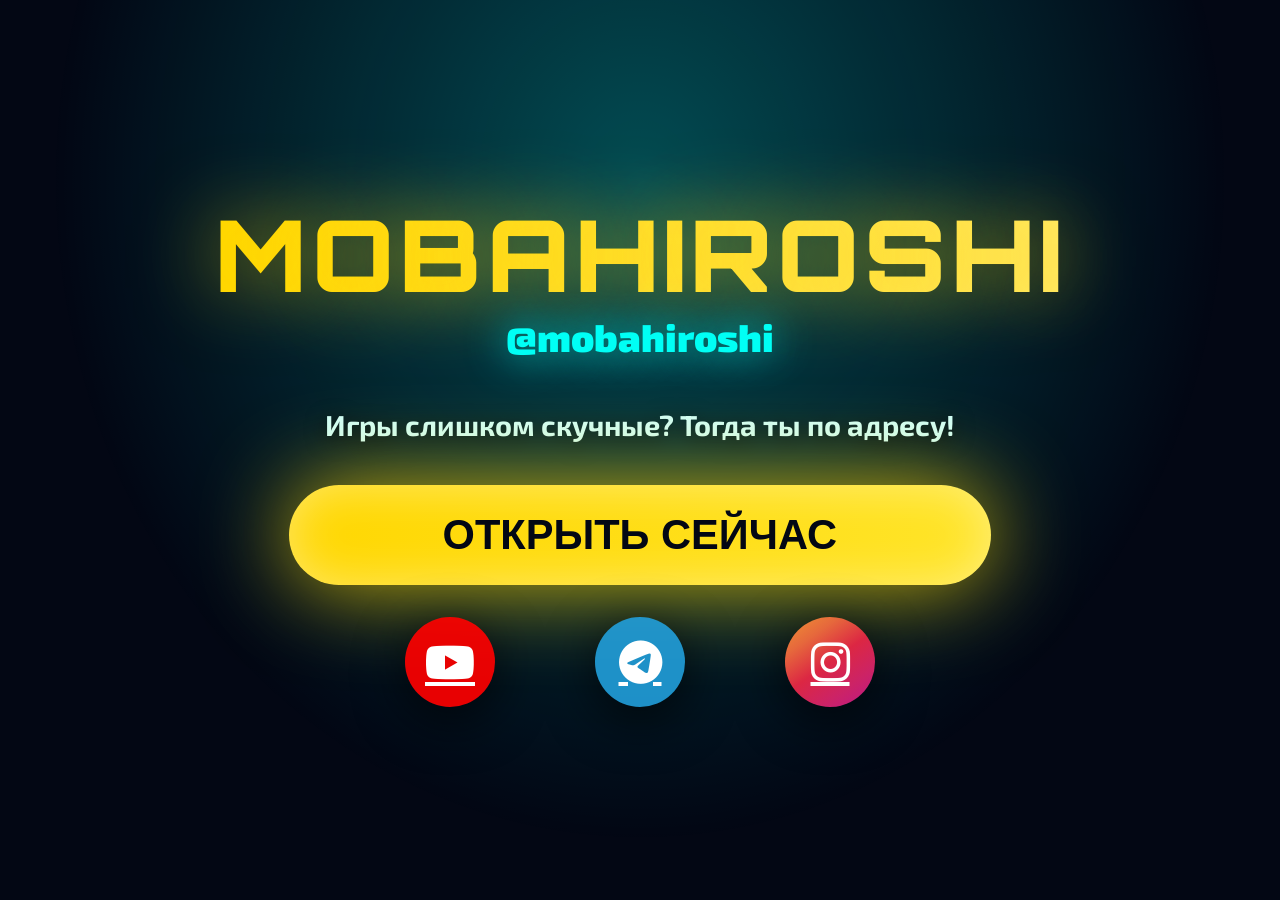
==== index.html @ 129ebbd6 "Add files via upload" ====
<!DOCTYPE html>
<html lang="ru">
<head>
  <meta charset="UTF-8" />
  <meta name="viewport" content="width=device-width, initial-scale=1.0"/>
  <meta name="description" content="MOBAHIROSHI — где каждый кейс может изменить всё. Легендарки ждут только тебя."/>
  <title>MOBAHIROSHI</title>

  <link rel="icon" href="assets/favicon.ico" type="image/x-icon">

  <link rel="preconnect" href="https://fonts.googleapis.com">
  <link rel="preconnect" href="https://fonts.gstatic.com" crossorigin>
  <link href="https://fonts.googleapis.com/css2?family=Orbitron:wght@900&family=Exo+2:wght@900&display=swap" rel="stylesheet"/>
  <link rel="stylesheet" href="https://cdnjs.cloudflare.com/ajax/libs/font-awesome/6.5.0/css/all.min.css"/>

  <style>
    :root {
      --neon-cyan: #00fff5;
      --gold: #ffd700;
      --deep-dark: #030714;
      --text-glow: #e0ffff;
      --shadow-neon: rgba(0, 255, 245, 0.8);
    }

    * { margin:0; padding:0; box-sizing:border-box; }

    body {
      min-height: 100dvh;
      margin: 0;
      overflow-x: hidden;
      color: var(--text-glow);
      font-family: 'Exo 2', sans-serif;
      position: relative;
      background: var(--deep-dark);
      opacity: 0;
      transition: opacity 0.8s ease;
    }

    body.loaded {
      opacity: 1;
    }

    /* Видео-фон с искрами */
    #bg-particles {
      position: fixed;
      inset: 0;
      width: 100%;
      height: 100%;
      object-fit: cover;
      object-position: center bottom;
      opacity: 0.18;
      z-index: -10;
      pointer-events: none;
      transform: scale(1.1);
    }

    .bg-glow {
      position: fixed;
      inset: 0;
      background: radial-gradient(ellipse at 50% 20%, rgba(0,255,245,0.28) 0%, transparent 65%);
      pointer-events: none;
      z-index: -5;
    }

    .container {
      position: relative;
      z-index: 10;
      min-height: 100dvh;
      display: flex;
      flex-direction: column;
      align-items: center;
      justify-content: center;
      padding: 1rem;
      text-align: center;
    }

    .heroes {
      position: absolute;
      inset: 0;
      pointer-events: none;
      z-index: 15;
      perspective: 1000px;
    }

    .hero {
      position: absolute;
      bottom: 0;
      width: clamp(320px, 45vw, 580px);        /* ← БОЛЬШЕ, было 220–420 */
      height: auto;
      object-fit: contain;
      filter: drop-shadow(0 80px 180px var(--shadow-neon)) brightness(1.35);
      opacity: 0;
      transform: translateY(80px);
      transition: transform 0.4s ease-out;
      animation: hero-reveal 2.2s cubic-bezier(0.16,1,0.3,1) forwards;
      pointer-events: none;
    }
.hero video {
  width: 100%;
  height: auto;
  object-fit: contain;
  background: transparent !important;

  mix-blend-mode: multiply;                /* вместо screen — иногда лучше для очень яркого зелёного */                 /* основной режим для удаления яркого зелёного */

  filter:
    hue-rotate(200deg)                       /* точный поворот для #00FF00 → становится почти чёрным */
    saturate(0.01)                           /* максимально убираем цвет */
    brightness(1.55)                         /* герой становится ярче после удаления фона */
    contrast(1.45)
    sepia(0.05)                              /* убирает остаточный зелёный оттенок */
    drop-shadow(0 0 15px rgba(255,215,0,0.6)); /* добавляет glow вокруг героя */
}
    /* Ближе к центру */
    .hero-left  { left: -2%; animation-delay: 0.3s; }   /* ← было -8%, теперь ближе */
    .hero-right { right: -2%; animation-delay: 0.7s; }  /* ← было -8%, теперь ближе */

    @keyframes hero-reveal {
      to { opacity: 0.98; transform: translateY(0); }
    }

    .title {
      font-family: 'Orbitron', sans-serif;
      font-size: clamp(3.2rem, 9.5vw, 6.2rem);
      font-weight: 900;
      letter-spacing: 5px;
      background: linear-gradient(90deg, var(--gold), #fffacd, var(--gold));
      background-size: 400%;
      -webkit-background-clip: text;
      background-clip: text;
      -webkit-text-fill-color: transparent;
      text-shadow: 0 0 80px rgba(255,215,0,0.7);
      margin: 0.2em 0 0.1em;
      line-height: 0.85;
      opacity: 0;
      transform: translateY(40px);
      animation: reveal-text 1.8s ease-out forwards 0.5s, shine 12s linear infinite;
    }

    @keyframes reveal-text {
      to { opacity: 1; transform: translateY(0); }
    }

    @keyframes shine {
      0%   { background-position: 0% 50%; }
      100% { background-position: 400% 50%; }
    }

    .nickname {
      font-size: clamp(1.6rem, 5vw, 2.4rem);
      font-weight: 900;
      color: var(--neon-cyan);
      text-shadow: 0 0 40px var(--shadow-neon);
      margin: 0.2em 0 1.2em;
      opacity: 0;
      animation: reveal-text 1.4s ease-out forwards 1s;
    }

    .tagline {
      font-size: clamp(1.3rem, 4vw, 1.8rem);
      max-width: 780px;
      font-weight: 700;
      color: #d0fffc;
      text-shadow: 0 4px 20px #000c;
      margin: 0 auto 2.5rem;
      line-height: 1.35;
      opacity: 0;
      animation: reveal-text 1.4s ease-out forwards 1.3s;
    }

    .start-btn {
      padding: clamp(18px, 4.5vw, 26px) clamp(70px, 12vw, 160px);
      font-size: clamp(1.7rem, 5.5vw, 2.6rem);
      font-weight: 900;
      color: #030714;
      background: linear-gradient(90deg, var(--gold), #ffeb3b, var(--gold));
      background-size: 300% 100%;
      border: none;
      border-radius: 999px;
      cursor: pointer;
      box-shadow: 0 0 90px rgba(255,215,0,0.8), inset 0 0 50px rgba(255,255,255,0.4);
      transition: all 0.5s cubic-bezier(0.175, 0.885, 0.32, 1.275);
      opacity: 0;
      transform: scale(0.85);
      animation: reveal-btn 1.6s cubic-bezier(0.34,1.56,0.64,1) forwards 1.6s, pulse-glow 4s ease-in-out infinite 2.5s;
    }

    .start-btn:hover {
      transform: translateY(-16px) scale(1.08);
      box-shadow: 0 0 180px rgba(255,215,0,1);
      background-position: 100% 0;
    }

    @keyframes reveal-btn {
      to { opacity: 1; transform: scale(1); }
    }

    @keyframes pulse-glow {
      0%,100% { box-shadow: 0 0 90px rgba(255,215,0,0.8); }
      50%     { box-shadow: 0 0 160px rgba(255,215,0,1); }
    }

    .social-bar {
      display: flex;
      gap: clamp(50px, 10vw, 100px);
      margin-top: 2rem;
      opacity: 0;
      animation: reveal-text 1.2s ease-out forwards 2.2s;
    }

    .social-icon {
      width: clamp(70px, 10vw, 90px);
      height: clamp(70px, 10vw, 90px);
      border-radius: 50%;
      display: grid;
      place-items: center;
      font-size: clamp(2rem, 5vw, 2.8rem);
      color: white;
      transition: all 0.5s ease;
      box-shadow: 0 12px 50px rgba(0,0,0,0.7);
    }

    .social-icon:hover {
      transform: translateY(-16px) scale(1.25) rotate(10deg);
      box-shadow: 0 30px 100px var(--shadow-neon);
    }

    .youtube   { background: #ff0000e8; }
    .telegram  { background: #229ed9e8; }
    .instagram { background: linear-gradient(145deg, #f09433, #e6683c, #dc2743, #cc2366, #bc1888); }

    @media (max-width: 768px) {
      .hero { width: clamp(200px, 45vw, 380px); bottom: -5%; opacity: 0.75; }
      .hero-left  { left: 0%; }
      .hero-right { right: 0%; }
      .title { font-size: clamp(2.8rem, 14vw, 5.2rem); }
      .tagline { font-size: 1.4rem; }
      .start-btn { padding: 16px 90px; font-size: 2rem; }
    }

    @media (max-width: 480px) {
      .start-btn { padding: 14px 70px; font-size: 1.8rem; }
    }
  </style>
</head>
<body>

<!-- Видео-фон с искрами -->
<video id="bg-particles" autoplay loop muted playsinline>
  <source src="assets/videos/fire-sparks.mp4" type="video/mp4">
</video>

<div class="bg-glow"></div>

<div class="heroes">
  <!-- Левый герой — видео вместо png -->
  <video class="hero hero-left" autoplay loop muted playsinline>
    <source src="assets/videos/hero1.mp4" type="video/mp4">
  </video>

  <!-- Правый герой — видео вместо png -->
  <video class="hero hero-right" autoplay loop muted playsinline>
    <source src="assets/videos/hero2.mp4" type="video/mp4">
  </video>
</div>

<div class="container">
  <h1 class="title">MOBAHIROSHI</h1>
  <div class="nickname">@mobahiroshi</div>
  <p class="tagline">Игры слишком скучные? Тогда ты по адресу!</p>

  <button class="start-btn" onclick="location.href='cases.html'">
    ОТКРЫТЬ СЕЙЧАС
  </button>

  <div class="social-bar">
    <a href="#" class="social-icon youtube" target="_blank"><i class="fab fa-youtube"></i></a>
    <a href="#" class="social-icon telegram" target="_blank"><i class="fab fa-telegram-plane"></i></a>
    <a href="#" class="social-icon instagram" target="_blank"><i class="fab fa-instagram"></i></a>
  </div>
</div>

<!-- Фоновый звук -->
<audio id="bg-audio" loop>
  <source src="https://assets.mixkit.co/sfx/preview/mixkit-epic-cinematic-trailer-104.mp3" type="audio/mpeg">
  Ваш браузер не поддерживает аудио.
</audio>

<script>
  // Звук
  const audio = document.getElementById('bg-audio');
  audio.volume = 0.2;

  // Parallax на героях (только десктоп)
  if (window.innerWidth > 768) {
    document.addEventListener('mousemove', (e) => {
      const x = (window.innerWidth / 2 - e.clientX) / 60;  // чуть меньше смещение
      const y = (window.innerHeight / 2 - e.clientY) / 60;
      document.querySelector('.hero-left').style.transform = `translate(${x}px, ${y}px) translateY(0)`;
      document.querySelector('.hero-right').style.transform = `translate(${-x}px, ${-y}px) translateY(0)`;
    });
  }

  // Принудительно показываем страницу
  document.body.classList.add('loaded');

  // Запуск видео по клику (на мобильных часто нужно)
  document.addEventListener('click', () => {
    document.querySelectorAll('video').forEach(vid => {
      if (vid.paused) vid.play().catch(() => {});
    });
  }, { once: true });
</script>

</body>
</html>
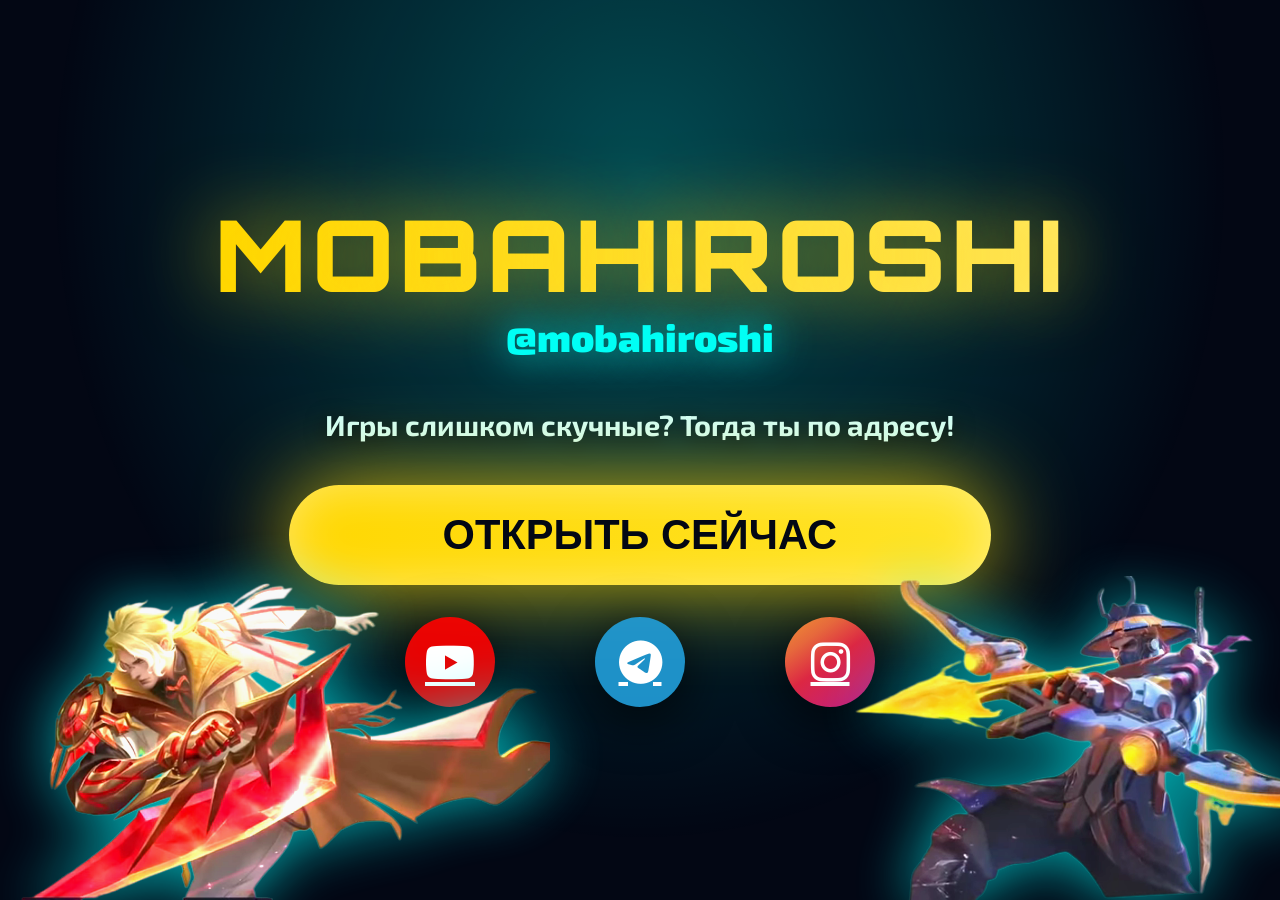
==== commit c38d6217: "update.html" ====
--- a/index.html
+++ b/index.html
@@ -52,6 +52,7 @@
       z-index: -10;
       pointer-events: none;
       transform: scale(1.1);
+      animation: bgZoom 20s ease-in-out infinite alternate; 
     }
 
     .bg-glow {
@@ -88,12 +89,15 @@
       width: clamp(320px, 45vw, 580px);        /* ← БОЛЬШЕ, было 220–420 */
       height: auto;
       object-fit: contain;
-      filter: drop-shadow(0 80px 180px var(--shadow-neon)) brightness(1.35);
+      filter:
+      drop-shadow(0 0 30px rgba(0,255,245,0.7))
+      brightness(1.3);
       opacity: 0;
       transform: translateY(80px);
       transition: transform 0.4s ease-out;
       animation: hero-reveal 2.2s cubic-bezier(0.16,1,0.3,1) forwards;
       pointer-events: none;
+      
     }
 .hero video {
   width: 100%;
@@ -228,19 +232,75 @@
     .youtube   { background: #ff0000e8; }
     .telegram  { background: #229ed9e8; }
     .instagram { background: linear-gradient(145deg, #f09433, #e6683c, #dc2743, #cc2366, #bc1888); }
-
-    @media (max-width: 768px) {
-      .hero { width: clamp(200px, 45vw, 380px); bottom: -5%; opacity: 0.75; }
-      .hero-left  { left: 0%; }
-      .hero-right { right: 0%; }
-      .title { font-size: clamp(2.8rem, 14vw, 5.2rem); }
-      .tagline { font-size: 1.4rem; }
-      .start-btn { padding: 16px 90px; font-size: 2rem; }
-    }
-
-    @media (max-width: 480px) {
-      .start-btn { padding: 14px 70px; font-size: 1.8rem; }
-    }
+/* ===== MOBILE ULTRA VERSION ===== */
+
+@media (max-width: 768px) {
+
+  .container{
+    padding-top: 80px;
+  }
+
+  .hero{
+    width: clamp(170px, 42vw, 300px);
+    bottom:-10%;
+    opacity:0.85;
+    filter: drop-shadow(0 40px 120px rgba(0,255,245,0.7)) brightness(1.25);
+  }
+
+  .hero-left{
+    left:-8%;
+  }
+
+  .hero-right{
+    right:-8%;
+  }
+
+  .title{
+    font-size: clamp(2.8rem, 13vw, 4.8rem);
+    letter-spacing:3px;
+    margin-bottom:6px;
+  }
+
+  .nickname{
+    font-size: clamp(1.3rem,5vw,2rem);
+    margin-bottom:18px;
+  }
+
+  .tagline{
+    font-size:1.25rem;
+    max-width:90%;
+    line-height:1.4;
+    margin-bottom:35px;
+  }
+
+  .start-btn{
+    padding:18px 70px;
+    font-size:1.9rem;
+    border-radius:999px;
+    box-shadow:
+      0 0 80px rgba(255,215,0,0.9),
+      inset 0 0 30px rgba(255,255,255,0.5);
+  }
+
+  .start-btn:hover{
+    transform:scale(1.05);
+  }
+
+  .social-bar{
+    gap:40px;
+    margin-top:30px;
+  }
+
+  .social-icon{
+    width:64px;
+    height:64px;
+    font-size:1.9rem;
+  }
+    }
+    @keyframes bgZoom{
+  from{transform:scale(1.05)}
+  to{transform:scale(1.15)}
+}
   </style>
 </head>
 <body>
@@ -310,6 +370,11 @@
       if (vid.paused) vid.play().catch(() => {});
     });
   }, { once: true });
+  document.querySelector('.start-btn').addEventListener('click',()=>{
+  if(navigator.vibrate){
+    navigator.vibrate(40)
+  }
+})
 </script>
 
 </body>
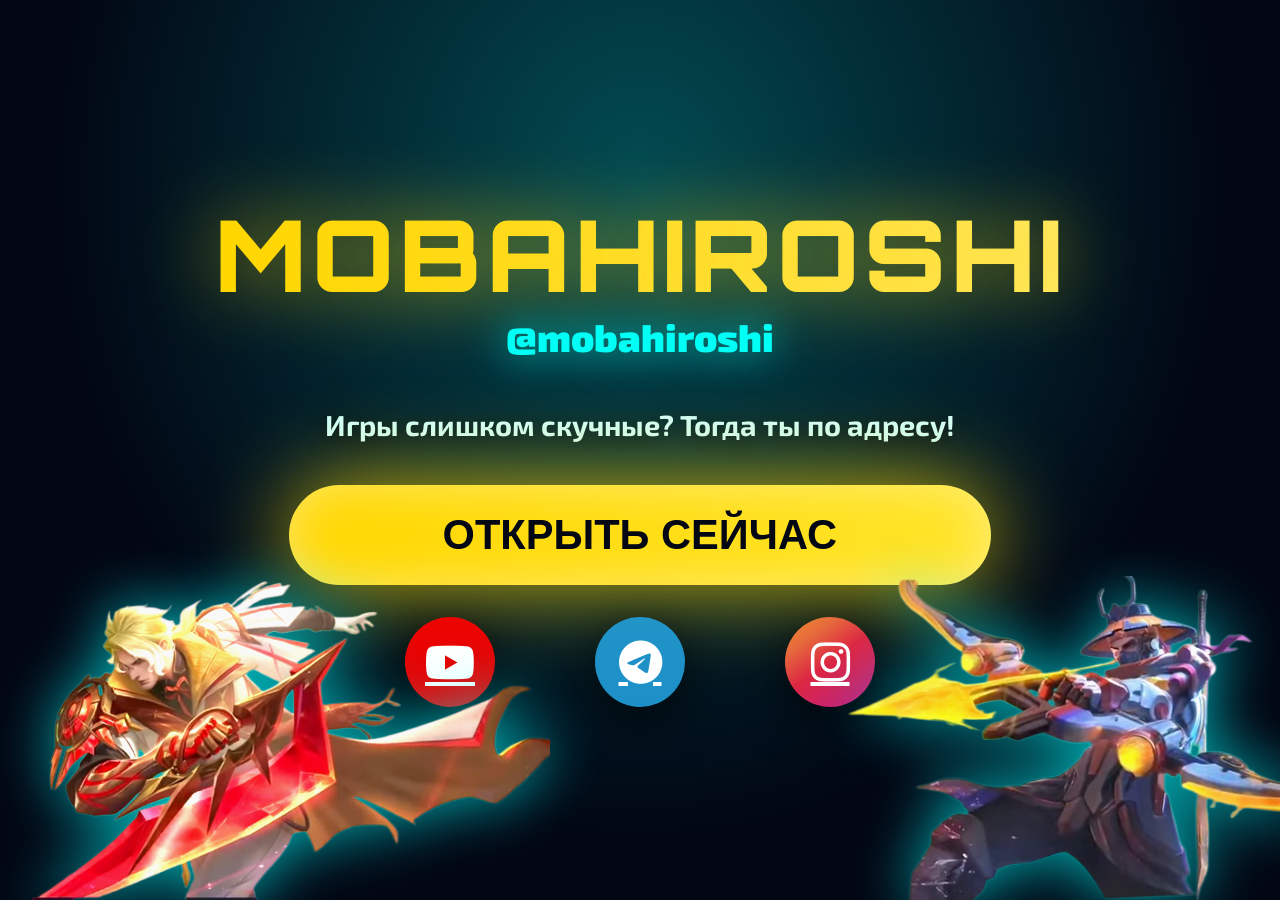
==== commit 1e3aadf7: "yes" ====
--- a/index.html
+++ b/index.html
@@ -329,7 +329,7 @@
   <div class="nickname">@mobahiroshi</div>
   <p class="tagline">Игры слишком скучные? Тогда ты по адресу!</p>
 
-  <button class="start-btn" onclick="location.href='cases.html'">
+  <button class="start-btn" onclick="location.href='linkforall.html'">
     ОТКРЫТЬ СЕЙЧАС
   </button>
 
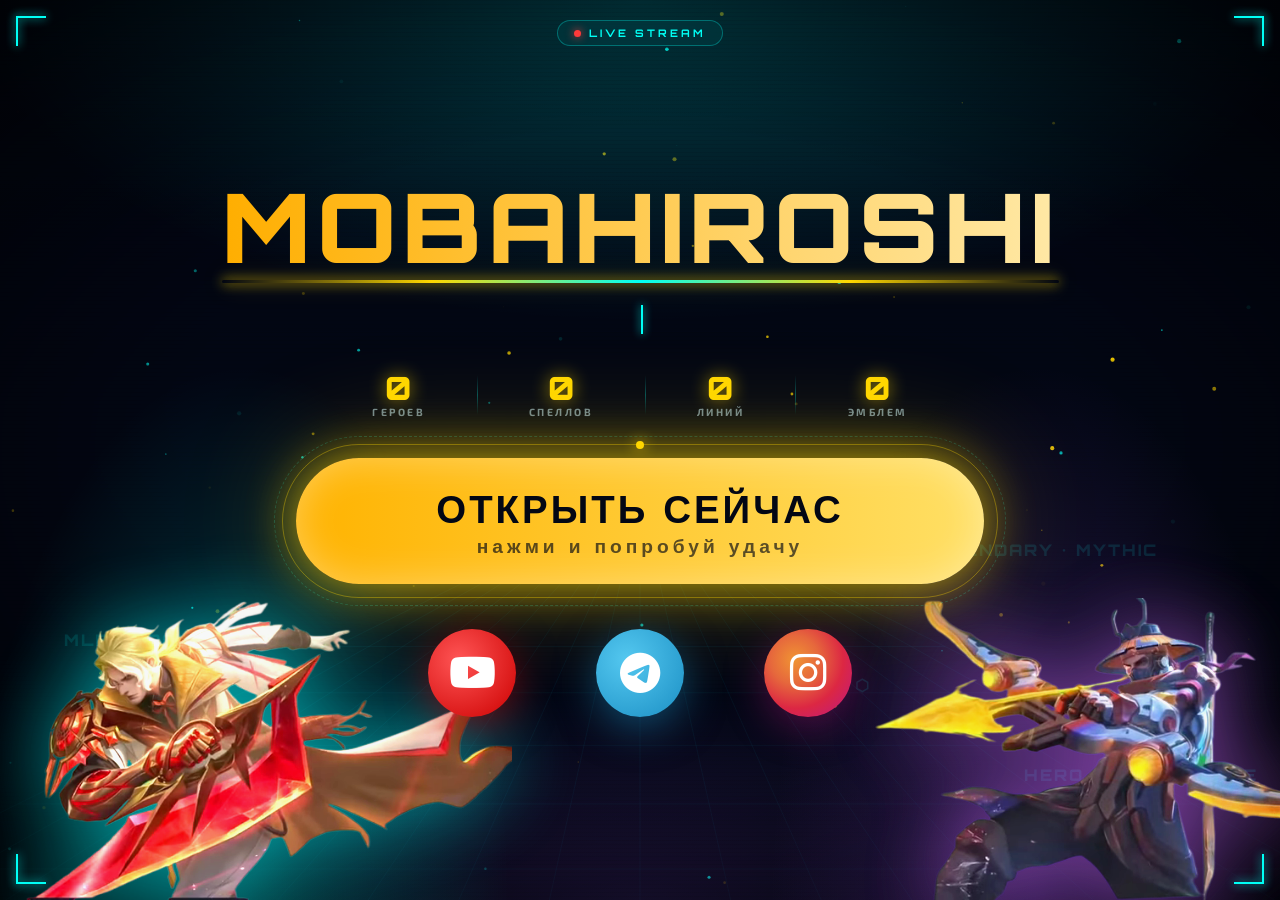
==== commit 25e182ba: "perfect" ====
--- a/index.html
+++ b/index.html
@@ -7,65 +7,231 @@
   <title>MOBAHIROSHI</title>
 
   <link rel="icon" href="assets/favicon.ico" type="image/x-icon">
-
   <link rel="preconnect" href="https://fonts.googleapis.com">
   <link rel="preconnect" href="https://fonts.gstatic.com" crossorigin>
-  <link href="https://fonts.googleapis.com/css2?family=Orbitron:wght@900&family=Exo+2:wght@900&display=swap" rel="stylesheet"/>
+  <link href="https://fonts.googleapis.com/css2?family=Orbitron:wght@400;700;900&family=Exo+2:wght@400;700;900&display=swap" rel="stylesheet"/>
   <link rel="stylesheet" href="https://cdnjs.cloudflare.com/ajax/libs/font-awesome/6.5.0/css/all.min.css"/>
 
   <style>
     :root {
-      --neon-cyan: #00fff5;
-      --gold: #ffd700;
-      --deep-dark: #030714;
-      --text-glow: #e0ffff;
-      --shadow-neon: rgba(0, 255, 245, 0.8);
-    }
-
-    * { margin:0; padding:0; box-sizing:border-box; }
+      --cyan:   #00fff5;
+      --gold:   #ffd700;
+      --purple: #a855ff;
+      --dark:   #030714;
+      --glow-c: rgba(0,255,245,0.8);
+      --glow-g: rgba(255,215,0,0.8);
+    }
+
+    *, *::before, *::after { margin:0; padding:0; box-sizing:border-box; }
+
+    html { scroll-behavior: smooth; }
 
     body {
       min-height: 100dvh;
-      margin: 0;
       overflow-x: hidden;
-      color: var(--text-glow);
+      background: var(--dark);
+      color: #e0ffff;
       font-family: 'Exo 2', sans-serif;
+      opacity: 0;
+      transition: opacity 0.9s ease;
       position: relative;
-      background: var(--deep-dark);
-      opacity: 0;
-      transition: opacity 0.8s ease;
-    }
-
-    body.loaded {
-      opacity: 1;
-    }
-
-    /* Видео-фон с искрами */
-    #bg-particles {
+    }
+    body.loaded { opacity: 1; }
+
+    /* ==============================
+       LAYERS
+    ============================== */
+
+    /* Video BG */
+    #bg-video {
       position: fixed;
       inset: 0;
-      width: 100%;
-      height: 100%;
+      width: 100%; height: 100%;
       object-fit: cover;
-      object-position: center bottom;
-      opacity: 0.18;
-      z-index: -10;
-      pointer-events: none;
-      transform: scale(1.1);
-      animation: bgZoom 20s ease-in-out infinite alternate; 
-    }
-
+      opacity: 0.13;
+      z-index: 0;
+      pointer-events: none;
+      animation: bgScale 25s ease-in-out infinite alternate;
+    }
+    @keyframes bgScale {
+      from { transform: scale(1.05); }
+      to   { transform: scale(1.18); }
+    }
+
+    /* Perspective grid */
+    #grid-canvas {
+      position: fixed;
+      inset: 0;
+      z-index: 1;
+      pointer-events: none;
+      opacity: 0.28;
+    }
+
+    /* Interactive particle canvas */
+    #particle-canvas {
+      position: fixed;
+      inset: 0;
+      z-index: 2;
+      pointer-events: none;
+    }
+
+    /* Top glow burst */
     .bg-glow {
       position: fixed;
       inset: 0;
-      background: radial-gradient(ellipse at 50% 20%, rgba(0,255,245,0.28) 0%, transparent 65%);
-      pointer-events: none;
-      z-index: -5;
-    }
-
+      background:
+        radial-gradient(ellipse 80% 55% at 50% 0%,  rgba(0,255,245,0.22) 0%, transparent 65%),
+        radial-gradient(ellipse 60% 40% at 50% 100%, rgba(168,85,255,0.15) 0%, transparent 60%);
+      pointer-events: none;
+      z-index: 3;
+    }
+
+    /* Scanline overlay */
+    .scanlines {
+      position: fixed;
+      inset: 0;
+      background: repeating-linear-gradient(
+        0deg,
+        transparent,
+        transparent 3px,
+        rgba(0,0,0,0.07) 3px,
+        rgba(0,0,0,0.07) 4px
+      );
+      pointer-events: none;
+      z-index: 4;
+    }
+
+    /* Vignette */
+    .vignette {
+      position: fixed;
+      inset: 0;
+      background: radial-gradient(ellipse at center, transparent 50%, rgba(0,0,0,0.7) 100%);
+      pointer-events: none;
+      z-index: 5;
+    }
+
+    /* ==============================
+       HUD CORNERS
+    ============================== */
+    .hud-corner {
+      position: fixed;
+      width: 80px;
+      height: 80px;
+      z-index: 50;
+      pointer-events: none;
+      opacity: 0;
+      animation: hudFade 1s ease-out forwards 2s;
+    }
+    @keyframes hudFade { to { opacity: 1; } }
+    .hud-corner::before, .hud-corner::after {
+      content: "";
+      position: absolute;
+      background: var(--cyan);
+      box-shadow: 0 0 10px var(--cyan);
+    }
+    .hud-corner::before { width: 2px; height: 30px; }
+    .hud-corner::after  { width: 30px; height: 2px; }
+    .hud-tl { top:16px; left:16px; }
+    .hud-tl::before { top:0; left:0; }
+    .hud-tl::after  { top:0; left:0; }
+    .hud-tr { top:16px; right:16px; transform: scaleX(-1); }
+    .hud-tr::before { top:0; left:0; }
+    .hud-tr::after  { top:0; left:0; }
+    .hud-bl { bottom:16px; left:16px; transform: scaleY(-1); }
+    .hud-bl::before { top:0; left:0; }
+    .hud-bl::after  { top:0; left:0; }
+    .hud-br { bottom:16px; right:16px; transform: scale(-1); }
+    .hud-br::before { top:0; left:0; }
+    .hud-br::after  { top:0; left:0; }
+
+    /* HUD status badge */
+    .hud-live {
+      position: fixed;
+      top: 20px;
+      left: 50%;
+      transform: translateX(-50%);
+      display: flex;
+      align-items: center;
+      gap: 8px;
+      font-family: 'Orbitron', sans-serif;
+      font-size: 0.65rem;
+      font-weight: 700;
+      letter-spacing: 3px;
+      color: var(--cyan);
+      border: 1px solid rgba(0,255,245,0.3);
+      padding: 5px 16px;
+      border-radius: 99px;
+      backdrop-filter: blur(10px);
+      background: rgba(0,255,245,0.05);
+      z-index: 50;
+      opacity: 0;
+      animation: hudFade 1s ease-out forwards 2.4s;
+    }
+    .live-dot {
+      width: 7px; height: 7px;
+      border-radius: 50%;
+      background: #ff3a3a;
+      box-shadow: 0 0 8px #ff3a3a;
+      animation: blink 1.4s ease-in-out infinite;
+    }
+    @keyframes blink {
+      0%,100% { opacity: 1; }
+      50%      { opacity: 0.2; }
+    }
+
+    /* ==============================
+       HEROES
+    ============================== */
+    .heroes {
+      position: fixed;
+      inset: 0;
+      pointer-events: none;
+      z-index: 10;
+      perspective: 1200px;
+    }
+    .hero {
+      position: absolute;
+      bottom: 0;
+      width: clamp(300px, 42vw, 560px);
+      height: auto;
+      object-fit: contain;
+      opacity: 0;
+      animation: heroReveal 2.4s cubic-bezier(0.16,1,0.3,1) forwards;
+    }
+    .hero-left  {
+      left: -2%;
+      animation-delay: 0.4s;
+      filter: drop-shadow(0 0 40px rgba(0,255,245,0.55)) brightness(1.25);
+    }
+    .hero-right {
+      right: -2%;
+      animation-delay: 0.8s;
+      filter: drop-shadow(0 0 40px rgba(168,85,255,0.55)) brightness(1.25);
+    }
+    @keyframes heroReveal {
+      from { opacity: 0; transform: translateY(60px); }
+      to   { opacity: 0.97; transform: translateY(0); }
+    }
+
+    /* Hero energy aura */
+    .hero-aura {
+      position: absolute;
+      bottom: 0;
+      width: clamp(300px, 42vw, 560px);
+      height: 60%;
+      pointer-events: none;
+      opacity: 0;
+      animation: heroReveal 2.4s cubic-bezier(0.16,1,0.3,1) forwards;
+    }
+    .hero-aura-left  { left:-2%; animation-delay:0.4s; background: radial-gradient(ellipse at 50% 100%, rgba(0,255,245,0.25), transparent 70%); }
+    .hero-aura-right { right:-2%; animation-delay:0.8s; background: radial-gradient(ellipse at 50% 100%, rgba(168,85,255,0.25), transparent 70%); }
+
+    /* ==============================
+       MAIN CONTAINER
+    ============================== */
     .container {
       position: relative;
-      z-index: 10;
+      z-index: 20;
       min-height: 100dvh;
       display: flex;
       flex-direction: column;
@@ -75,307 +241,728 @@
       text-align: center;
     }
 
-    .heroes {
-      position: absolute;
-      inset: 0;
-      pointer-events: none;
-      z-index: 15;
-      perspective: 1000px;
-    }
-
-    .hero {
-      position: absolute;
-      bottom: 0;
-      width: clamp(320px, 45vw, 580px);        /* ← БОЛЬШЕ, было 220–420 */
-      height: auto;
-      object-fit: contain;
-      filter:
-      drop-shadow(0 0 30px rgba(0,255,245,0.7))
-      brightness(1.3);
-      opacity: 0;
-      transform: translateY(80px);
-      transition: transform 0.4s ease-out;
-      animation: hero-reveal 2.2s cubic-bezier(0.16,1,0.3,1) forwards;
-      pointer-events: none;
-      
-    }
-.hero video {
-  width: 100%;
-  height: auto;
-  object-fit: contain;
-  background: transparent !important;
-
-  mix-blend-mode: multiply;                /* вместо screen — иногда лучше для очень яркого зелёного */                 /* основной режим для удаления яркого зелёного */
-
-  filter:
-    hue-rotate(200deg)                       /* точный поворот для #00FF00 → становится почти чёрным */
-    saturate(0.01)                           /* максимально убираем цвет */
-    brightness(1.55)                         /* герой становится ярче после удаления фона */
-    contrast(1.45)
-    sepia(0.05)                              /* убирает остаточный зелёный оттенок */
-    drop-shadow(0 0 15px rgba(255,215,0,0.6)); /* добавляет glow вокруг героя */
-}
-    /* Ближе к центру */
-    .hero-left  { left: -2%; animation-delay: 0.3s; }   /* ← было -8%, теперь ближе */
-    .hero-right { right: -2%; animation-delay: 0.7s; }  /* ← было -8%, теперь ближе */
-
-    @keyframes hero-reveal {
-      to { opacity: 0.98; transform: translateY(0); }
+    /* ==============================
+       TITLE + GLITCH
+    ============================== */
+    .title-wrap {
+      position: relative;
+      display: inline-block;
+      opacity: 0;
+      transform: translateY(36px);
+      animation: revealUp 1.6s cubic-bezier(0.16,1,0.3,1) forwards 0.5s;
+    }
+    @keyframes revealUp {
+      to { opacity: 1; transform: translateY(0); }
     }
 
     .title {
       font-family: 'Orbitron', sans-serif;
-      font-size: clamp(3.2rem, 9.5vw, 6.2rem);
+      font-size: clamp(3rem, 9vw, 6rem);
       font-weight: 900;
-      letter-spacing: 5px;
-      background: linear-gradient(90deg, var(--gold), #fffacd, var(--gold));
-      background-size: 400%;
+      letter-spacing: 6px;
+      line-height: 0.9;
+      background: linear-gradient(90deg, #ffae00 0%, #fffde0 45%, #ffd700 55%, #ffae00 100%);
+      background-size: 300%;
       -webkit-background-clip: text;
       background-clip: text;
       -webkit-text-fill-color: transparent;
-      text-shadow: 0 0 80px rgba(255,215,0,0.7);
-      margin: 0.2em 0 0.1em;
-      line-height: 0.85;
-      opacity: 0;
-      transform: translateY(40px);
-      animation: reveal-text 1.8s ease-out forwards 0.5s, shine 12s linear infinite;
-    }
-
-    @keyframes reveal-text {
-      to { opacity: 1; transform: translateY(0); }
-    }
-
-    @keyframes shine {
-      0%   { background-position: 0% 50%; }
-      100% { background-position: 400% 50%; }
-    }
-
+      animation: titleShine 10s linear infinite 2s;
+      position: relative;
+    }
+    @keyframes titleShine {
+      0%   { background-position: 0%; }
+      100% { background-position: 300%; }
+    }
+
+    /* Glitch layers */
+    .title::before, .title::after {
+      content: "MOBAHIROSHI";
+      position: absolute;
+      inset: 0;
+      font-family: 'Orbitron', sans-serif;
+      font-size: inherit;
+      font-weight: 900;
+      letter-spacing: inherit;
+      -webkit-text-fill-color: transparent;
+      background-clip: text;
+      -webkit-background-clip: text;
+      pointer-events: none;
+    }
+    .title::before {
+      background: linear-gradient(90deg, var(--cyan), var(--cyan));
+      -webkit-background-clip: text;
+      background-clip: text;
+      animation: glitch1 6s infinite 3s;
+      opacity: 0;
+    }
+    .title::after {
+      background: linear-gradient(90deg, var(--purple), var(--purple));
+      -webkit-background-clip: text;
+      background-clip: text;
+      animation: glitch2 6s infinite 3s;
+      opacity: 0;
+    }
+
+    @keyframes glitch1 {
+      0%,92%,100% { opacity:0; transform:translate(0); clip-path:none; }
+      93%  { opacity:0.8; transform:translate(-4px,1px); clip-path:polygon(0 20%,100% 20%,100% 38%,0 38%); }
+      94%  { opacity:0; }
+      95%  { opacity:0.7; transform:translate(4px,-2px); clip-path:polygon(0 55%,100% 55%,100% 72%,0 72%); }
+      96%  { opacity:0; }
+      97%  { opacity:0.6; transform:translate(-3px,2px); clip-path:polygon(0 75%,100% 75%,100% 88%,0 88%); }
+      98%  { opacity:0; }
+    }
+    @keyframes glitch2 {
+      0%,92%,100% { opacity:0; transform:translate(0); clip-path:none; }
+      93%  { opacity:0.7; transform:translate(5px,-1px); clip-path:polygon(0 40%,100% 40%,100% 55%,0 55%); }
+      94%  { opacity:0; }
+      95%  { opacity:0.6; transform:translate(-4px,2px); clip-path:polygon(0 70%,100% 70%,100% 80%,0 80%); }
+      96%  { opacity:0; }
+    }
+
+    /* underline bar */
+    .title-bar {
+      height: 3px;
+      width: 0;
+      background: linear-gradient(90deg, transparent, var(--gold), var(--cyan), var(--gold), transparent);
+      margin: 10px auto 0;
+      border-radius: 2px;
+      animation: barExpand 1s ease-out forwards 2s;
+      box-shadow: 0 0 12px var(--gold), 0 0 24px rgba(255,215,0,0.4);
+    }
+    @keyframes barExpand {
+      to { width: 100%; }
+    }
+
+    /* ==============================
+       NICKNAME
+    ============================== */
     .nickname {
-      font-size: clamp(1.6rem, 5vw, 2.4rem);
+      font-family: 'Orbitron', sans-serif;
+      font-size: clamp(1rem, 3.5vw, 1.8rem);
+      font-weight: 700;
+      letter-spacing: 4px;
+      color: var(--cyan);
+      text-shadow: 0 0 30px var(--glow-c), 0 0 60px rgba(0,255,245,0.3);
+      margin: 0.7em 0 0.5em;
+      opacity: 0;
+      animation: revealUp 1.4s ease-out forwards 1s;
+      position: relative;
+    }
+    .nickname::before {
+      content: "—  ";
+      opacity: 0.5;
+    }
+    .nickname::after {
+      content: "  —";
+      opacity: 0.5;
+    }
+
+    /* ==============================
+       TYPEWRITER TAGLINE
+    ============================== */
+    .tagline-wrap {
+      font-size: clamp(1.1rem, 3.5vw, 1.6rem);
+      font-weight: 700;
+      color: #c0f0ef;
+      letter-spacing: 1px;
+      margin: 0.6em auto 2.4rem;
+      max-width: 720px;
+      line-height: 1.4;
+      opacity: 0;
+      animation: revealUp 1.2s ease-out forwards 1.4s;
+    }
+    #typewriter {
+      display: inline;
+    }
+    .cursor-blink {
+      display: inline-block;
+      width: 2px;
+      height: 1.1em;
+      background: var(--cyan);
+      margin-left: 3px;
+      vertical-align: middle;
+      animation: blink 0.9s step-end infinite;
+      box-shadow: 0 0 8px var(--cyan);
+    }
+
+    /* ==============================
+       STATS ROW
+    ============================== */
+    .stats-row {
+      display: flex;
+      gap: clamp(1.5rem, 4vw, 3.5rem);
+      margin-bottom: 2.5rem;
+      opacity: 0;
+      animation: revealUp 1.2s ease-out forwards 1.7s;
+    }
+    .stat {
+      display: flex;
+      flex-direction: column;
+      align-items: center;
+      gap: 2px;
+    }
+    .stat-num {
+      font-family: 'Orbitron', sans-serif;
+      font-size: clamp(1.4rem, 3.5vw, 2rem);
       font-weight: 900;
-      color: var(--neon-cyan);
-      text-shadow: 0 0 40px var(--shadow-neon);
-      margin: 0.2em 0 1.2em;
-      opacity: 0;
-      animation: reveal-text 1.4s ease-out forwards 1s;
-    }
-
-    .tagline {
-      font-size: clamp(1.3rem, 4vw, 1.8rem);
-      max-width: 780px;
+      color: var(--gold);
+      text-shadow: 0 0 18px rgba(255,215,0,0.6);
+      line-height: 1;
+    }
+    .stat-label {
+      font-size: 0.65rem;
+      letter-spacing: 2.5px;
+      text-transform: uppercase;
+      color: rgba(200,240,255,0.55);
       font-weight: 700;
-      color: #d0fffc;
-      text-shadow: 0 4px 20px #000c;
-      margin: 0 auto 2.5rem;
-      line-height: 1.35;
-      opacity: 0;
-      animation: reveal-text 1.4s ease-out forwards 1.3s;
+    }
+    .stat-divider {
+      width: 1px;
+      height: 40px;
+      background: linear-gradient(to bottom, transparent, rgba(0,255,245,0.3), transparent);
+      align-self: center;
+    }
+
+    /* ==============================
+       BUTTON
+    ============================== */
+    .btn-wrap {
+      position: relative;
+      display: inline-block;
+      opacity: 0;
+      transform: scale(0.85);
+      animation: revealBtn 1.6s cubic-bezier(0.34,1.56,0.64,1) forwards 2s;
+    }
+    @keyframes revealBtn {
+      to { opacity:1; transform:scale(1); }
+    }
+
+    /* Orbiting ring */
+    .btn-ring {
+      position: absolute;
+      inset: -14px;
+      border-radius: 999px;
+      border: 1.5px solid rgba(255,215,0,0.35);
+      animation: ringRotate 6s linear infinite;
+      pointer-events: none;
+    }
+    .btn-ring::before {
+      content: "";
+      position: absolute;
+      top: -4px;
+      left: 50%;
+      transform: translateX(-50%);
+      width: 8px; height: 8px;
+      border-radius: 50%;
+      background: var(--gold);
+      box-shadow: 0 0 14px var(--gold);
+    }
+    @keyframes ringRotate { to { transform: rotate(360deg); } }
+
+    .btn-ring-2 {
+      position: absolute;
+      inset: -22px;
+      border-radius: 999px;
+      border: 1px dashed rgba(0,255,245,0.2);
+      animation: ringRotate 10s linear infinite reverse;
+      pointer-events: none;
     }
 
     .start-btn {
-      padding: clamp(18px, 4.5vw, 26px) clamp(70px, 12vw, 160px);
-      font-size: clamp(1.7rem, 5.5vw, 2.6rem);
+      position: relative;
+      padding: clamp(18px,4vw,26px) clamp(60px,11vw,150px);
+      font-family: 'Orbitron', sans-serif;
+      font-size: clamp(1.4rem, 4.5vw, 2.4rem);
       font-weight: 900;
+      letter-spacing: 3px;
       color: #030714;
-      background: linear-gradient(90deg, var(--gold), #ffeb3b, var(--gold));
+      background: linear-gradient(90deg, #ffb300, #ffe066, #ffd700, #ffb300);
       background-size: 300% 100%;
       border: none;
       border-radius: 999px;
       cursor: pointer;
-      box-shadow: 0 0 90px rgba(255,215,0,0.8), inset 0 0 50px rgba(255,255,255,0.4);
-      transition: all 0.5s cubic-bezier(0.175, 0.885, 0.32, 1.275);
-      opacity: 0;
-      transform: scale(0.85);
-      animation: reveal-btn 1.6s cubic-bezier(0.34,1.56,0.64,1) forwards 1.6s, pulse-glow 4s ease-in-out infinite 2.5s;
+      overflow: hidden;
+      transition: transform 0.4s cubic-bezier(0.175,0.885,0.32,1.275), box-shadow 0.4s;
+      box-shadow:
+        0 0 50px rgba(255,215,0,0.7),
+        0 0 120px rgba(255,215,0,0.3),
+        inset 0 0 40px rgba(255,255,255,0.35);
+      animation: btnGlow 3.5s ease-in-out infinite 3s;
+    }
+    @keyframes btnGlow {
+      0%,100% { box-shadow: 0 0 50px rgba(255,215,0,0.7), 0 0 120px rgba(255,215,0,0.25); }
+      50%     { box-shadow: 0 0 90px rgba(255,215,0,1),   0 0 200px rgba(255,215,0,0.45); }
+    }
+
+    /* Liquid shine sweep */
+    .start-btn::before {
+      content: "";
+      position: absolute;
+      top: 0;
+      left: -100%;
+      width: 60%;
+      height: 100%;
+      background: linear-gradient(110deg, transparent 0%, rgba(255,255,255,0.5) 50%, transparent 100%);
+      animation: btnSweep 4s ease-in-out infinite 3s;
+    }
+    @keyframes btnSweep {
+      0%,100% { left:-100%; opacity:0.6; }
+      50%     { left:150%;  opacity:1; }
     }
 
     .start-btn:hover {
-      transform: translateY(-16px) scale(1.08);
-      box-shadow: 0 0 180px rgba(255,215,0,1);
+      transform: translateY(-14px) scale(1.07);
+      box-shadow: 0 0 120px rgba(255,215,0,1), 0 30px 80px rgba(255,215,0,0.4);
       background-position: 100% 0;
     }
-
-    @keyframes reveal-btn {
-      to { opacity: 1; transform: scale(1); }
-    }
-
-    @keyframes pulse-glow {
-      0%,100% { box-shadow: 0 0 90px rgba(255,215,0,0.8); }
-      50%     { box-shadow: 0 0 160px rgba(255,215,0,1); }
-    }
-
+    .start-btn:active { transform: translateY(-4px) scale(1.02); }
+
+    /* btn text */
+    .btn-text {
+      position: relative;
+      z-index: 1;
+    }
+    .btn-sub {
+      display: block;
+      font-size: 0.5em;
+      letter-spacing: 4px;
+      opacity: 0.65;
+      font-weight: 700;
+      margin-top: 2px;
+    }
+
+    /* ==============================
+       SOCIAL BAR
+    ============================== */
     .social-bar {
       display: flex;
-      gap: clamp(50px, 10vw, 100px);
-      margin-top: 2rem;
-      opacity: 0;
-      animation: reveal-text 1.2s ease-out forwards 2.2s;
-    }
-
+      gap: clamp(30px, 8vw, 80px);
+      margin-top: 2.8rem;
+      opacity: 0;
+      animation: revealUp 1.2s ease-out forwards 2.5s;
+    }
     .social-icon {
-      width: clamp(70px, 10vw, 90px);
-      height: clamp(70px, 10vw, 90px);
+      position: relative;
+      width: clamp(62px, 9vw, 88px);
+      height: clamp(62px, 9vw, 88px);
       border-radius: 50%;
       display: grid;
       place-items: center;
-      font-size: clamp(2rem, 5vw, 2.8rem);
+      font-size: clamp(1.8rem, 4.5vw, 2.6rem);
       color: white;
-      transition: all 0.5s ease;
-      box-shadow: 0 12px 50px rgba(0,0,0,0.7);
-    }
+      text-decoration: none;
+      transition: transform 0.45s cubic-bezier(0.175,0.885,0.32,1.275), box-shadow 0.4s;
+      box-shadow: 0 10px 40px rgba(0,0,0,0.6);
+    }
+    .social-icon::after {
+      content: "";
+      position: absolute;
+      inset: -3px;
+      border-radius: 50%;
+      background: conic-gradient(transparent 60%, rgba(255,255,255,0.3) 80%, transparent 100%);
+      animation: socialRing 4s linear infinite;
+      opacity: 0;
+      transition: opacity 0.3s;
+    }
+    .social-icon:hover::after { opacity: 1; }
+    @keyframes socialRing { to { transform: rotate(360deg); } }
 
     .social-icon:hover {
-      transform: translateY(-16px) scale(1.25) rotate(10deg);
-      box-shadow: 0 30px 100px var(--shadow-neon);
-    }
-
-    .youtube   { background: #ff0000e8; }
-    .telegram  { background: #229ed9e8; }
-    .instagram { background: linear-gradient(145deg, #f09433, #e6683c, #dc2743, #cc2366, #bc1888); }
-/* ===== MOBILE ULTRA VERSION ===== */
-
-@media (max-width: 768px) {
-
-  .container{
-    padding-top: 80px;
-  }
-
-  .hero{
-    width: clamp(170px, 42vw, 300px);
-    bottom:-10%;
-    opacity:0.85;
-    filter: drop-shadow(0 40px 120px rgba(0,255,245,0.7)) brightness(1.25);
-  }
-
-  .hero-left{
-    left:-8%;
-  }
-
-  .hero-right{
-    right:-8%;
-  }
-
-  .title{
-    font-size: clamp(2.8rem, 13vw, 4.8rem);
-    letter-spacing:3px;
-    margin-bottom:6px;
-  }
-
-  .nickname{
-    font-size: clamp(1.3rem,5vw,2rem);
-    margin-bottom:18px;
-  }
-
-  .tagline{
-    font-size:1.25rem;
-    max-width:90%;
-    line-height:1.4;
-    margin-bottom:35px;
-  }
-
-  .start-btn{
-    padding:18px 70px;
-    font-size:1.9rem;
-    border-radius:999px;
-    box-shadow:
-      0 0 80px rgba(255,215,0,0.9),
-      inset 0 0 30px rgba(255,255,255,0.5);
-  }
-
-  .start-btn:hover{
-    transform:scale(1.05);
-  }
-
-  .social-bar{
-    gap:40px;
-    margin-top:30px;
-  }
-
-  .social-icon{
-    width:64px;
-    height:64px;
-    font-size:1.9rem;
-  }
-    }
-    @keyframes bgZoom{
-  from{transform:scale(1.05)}
-  to{transform:scale(1.15)}
-}
+      transform: translateY(-18px) scale(1.28) rotate(8deg);
+    }
+    .youtube   {
+      background: radial-gradient(circle at 35% 35%, #ff5555, #cc0000);
+      box-shadow: 0 10px 40px rgba(204,0,0,0.5);
+    }
+    .youtube:hover { box-shadow: 0 20px 80px rgba(255,50,50,0.8); }
+    .telegram  {
+      background: radial-gradient(circle at 35% 35%, #54c8f0, #1b8fc4);
+      box-shadow: 0 10px 40px rgba(27,143,196,0.5);
+    }
+    .telegram:hover { box-shadow: 0 20px 80px rgba(0,180,255,0.8); }
+    .instagram {
+      background: radial-gradient(circle at 35% 35%, #f09433, #e6683c 30%, #dc2743 60%, #bc1888);
+      box-shadow: 0 10px 40px rgba(188,24,136,0.4);
+    }
+    .instagram:hover { box-shadow: 0 20px 80px rgba(240,80,160,0.8); }
+
+    /* ==============================
+       FLOATING RUNES (background deco)
+    ============================== */
+    .rune {
+      position: fixed;
+      font-family: 'Orbitron', sans-serif;
+      font-size: clamp(0.7rem, 1.5vw, 1rem);
+      font-weight: 900;
+      letter-spacing: 2px;
+      color: rgba(0,255,245,0.12);
+      pointer-events: none;
+      z-index: 6;
+      animation: runeFloat linear infinite;
+      white-space: nowrap;
+    }
+    @keyframes runeFloat {
+      0%   { transform: translateY(0) rotate(0deg); opacity: 0.08; }
+      50%  { opacity: 0.18; }
+      100% { transform: translateY(-120px) rotate(8deg); opacity: 0.04; }
+    }
+
+    /* ==============================
+       MOBILE
+    ============================== */
+    @media (max-width: 768px) {
+      .container { padding-top: 70px; }
+      .hero { width: clamp(155px, 40vw, 280px); }
+      .hero-left  { left: -8%; }
+      .hero-right { right: -8%; }
+      .title-wrap { margin-top: 1rem; }
+      .title { font-size: clamp(2.5rem, 13vw, 4.5rem); letter-spacing: 3px; }
+      .nickname { font-size: clamp(1rem, 5vw, 1.5rem); }
+      .nickname::before, .nickname::after { display: none; }
+      .tagline-wrap { font-size: 1.1rem; max-width: 88%; margin-bottom: 1.8rem; }
+      .stats-row { gap: 1rem; margin-bottom: 1.8rem; }
+      .stat-num { font-size: 1.3rem; }
+      .stat-label { font-size: 0.58rem; }
+      .start-btn { padding: 16px 55px; font-size: 1.6rem; letter-spacing: 2px; }
+      .social-bar { gap: 30px; margin-top: 2rem; }
+      .social-icon { width: 60px; height: 60px; font-size: 1.7rem; }
+      .hud-corner { display: none; }
+      .rune { display: none; }
+      .btn-ring, .btn-ring-2 { display: none; }
+    }
+    @media (max-width: 420px) {
+      .title { font-size: clamp(2rem, 14vw, 3.5rem); }
+      .stats-row { flex-wrap: wrap; justify-content: center; }
+      .stat-divider:nth-child(4) { display: none; }
+    }
   </style>
 </head>
 <body>
 
-<!-- Видео-фон с искрами -->
-<video id="bg-particles" autoplay loop muted playsinline>
+<!-- Video background -->
+<video id="bg-video" autoplay loop muted playsinline>
   <source src="assets/videos/fire-sparks.mp4" type="video/mp4">
 </video>
 
+<!-- Canvases -->
+<canvas id="grid-canvas"></canvas>
+<canvas id="particle-canvas"></canvas>
+
+<!-- Overlays -->
 <div class="bg-glow"></div>
-
+<div class="scanlines"></div>
+<div class="vignette"></div>
+
+<!-- HUD corners -->
+<div class="hud-corner hud-tl"></div>
+<div class="hud-corner hud-tr"></div>
+<div class="hud-corner hud-bl"></div>
+<div class="hud-corner hud-br"></div>
+
+<!-- HUD live badge -->
+<div class="hud-live">
+  <div class="live-dot"></div>
+  LIVE STREAM
+</div>
+
+<!-- Floating rune texts (decorative BG) -->
+<div class="rune" style="left:5%;  top:70%; animation-duration:14s; animation-delay:0s">MLBB • RANK • MVP</div>
+<div class="rune" style="left:72%; top:60%; animation-duration:18s; animation-delay:3s">LEGENDARY • MYTHIC</div>
+<div class="rune" style="left:15%; top:80%; animation-duration:12s; animation-delay:6s">MOBAHIROSHI</div>
+<div class="rune" style="left:60%; top:75%; animation-duration:16s; animation-delay:1s">⬡ ◈ ✦ ◈ ⬡</div>
+<div class="rune" style="left:80%; top:85%; animation-duration:20s; animation-delay:4s">HERO • SPELL • LANE</div>
+
+<!-- Heroes (videos) -->
 <div class="heroes">
-  <!-- Левый герой — видео вместо png -->
+  <div class="hero-aura hero-aura-left"></div>
+  <div class="hero-aura hero-aura-right"></div>
   <video class="hero hero-left" autoplay loop muted playsinline>
     <source src="assets/videos/hero1.mp4" type="video/mp4">
   </video>
-
-  <!-- Правый герой — видео вместо png -->
   <video class="hero hero-right" autoplay loop muted playsinline>
     <source src="assets/videos/hero2.mp4" type="video/mp4">
   </video>
 </div>
 
+<!-- Main content -->
 <div class="container">
-  <h1 class="title">MOBAHIROSHI</h1>
-  <div class="nickname">@mobahiroshi</div>
-  <p class="tagline">Игры слишком скучные? Тогда ты по адресу!</p>
-
-  <button class="start-btn" onclick="location.href='linkforall.html'">
-    ОТКРЫТЬ СЕЙЧАС
-  </button>
-
+
+  <div class="title-wrap">
+    <h1 class="title">MOBAHIROSHI</h1>
+    <div class="title-bar"></div>
+  </div>
+
+
+  <div class="tagline-wrap">
+    <span id="typewriter"></span><span class="cursor-blink"></span>
+  </div>
+
+  <!-- Stats -->
+  <div class="stats-row">
+    <div class="stat">
+      <span class="stat-num" data-target="132">0</span>
+      <span class="stat-label">Героев</span>
+    </div>
+    <div class="stat-divider"></div>
+    <div class="stat">
+      <span class="stat-num" data-target="14">0</span>
+      <span class="stat-label">Спеллов</span>
+    </div>
+    <div class="stat-divider"></div>
+    <div class="stat">
+      <span class="stat-num" data-target="5">0</span>
+      <span class="stat-label">Линий</span>
+    </div>
+    <div class="stat-divider"></div>
+    <div class="stat">
+      <span class="stat-num" data-target="7">0</span>
+      <span class="stat-label">Эмблем</span>
+    </div>
+  </div>
+
+  <!-- Button -->
+  <div class="btn-wrap">
+    <div class="btn-ring"></div>
+    <div class="btn-ring-2"></div>
+    <button class="start-btn" id="mainBtn" onclick="location.href='linkforall.html'">
+      <span class="btn-text">
+        ОТКРЫТЬ СЕЙЧАС
+        <span class="btn-sub">нажми и попробуй удачу</span>
+      </span>
+    </button>
+  </div>
+
+  <!-- Social -->
   <div class="social-bar">
-    <a href="#" class="social-icon youtube" target="_blank"><i class="fab fa-youtube"></i></a>
-    <a href="#" class="social-icon telegram" target="_blank"><i class="fab fa-telegram-plane"></i></a>
-    <a href="#" class="social-icon instagram" target="_blank"><i class="fab fa-instagram"></i></a>
+    <a href="#" class="social-icon youtube"    target="_blank" rel="noopener"><i class="fab fa-youtube"></i></a>
+    <a href="#" class="social-icon telegram"   target="_blank" rel="noopener"><i class="fab fa-telegram-plane"></i></a>
+    <a href="#" class="social-icon instagram"  target="_blank" rel="noopener"><i class="fab fa-instagram"></i></a>
   </div>
+
 </div>
 
-<!-- Фоновый звук -->
+<!-- Background audio -->
 <audio id="bg-audio" loop>
   <source src="https://assets.mixkit.co/sfx/preview/mixkit-epic-cinematic-trailer-104.mp3" type="audio/mpeg">
-  Ваш браузер не поддерживает аудио.
 </audio>
 
 <script>
-  // Звук
-  const audio = document.getElementById('bg-audio');
-  audio.volume = 0.2;
-
-  // Parallax на героях (только десктоп)
-  if (window.innerWidth > 768) {
-    document.addEventListener('mousemove', (e) => {
-      const x = (window.innerWidth / 2 - e.clientX) / 60;  // чуть меньше смещение
-      const y = (window.innerHeight / 2 - e.clientY) / 60;
-      document.querySelector('.hero-left').style.transform = `translate(${x}px, ${y}px) translateY(0)`;
-      document.querySelector('.hero-right').style.transform = `translate(${-x}px, ${-y}px) translateY(0)`;
+/* =============================================
+   PERSPECTIVE GRID
+============================================= */
+(function() {
+  const c = document.getElementById('grid-canvas');
+  const ctx = c.getContext('2d');
+  function resize() { c.width = innerWidth; c.height = innerHeight; draw(); }
+  function draw() {
+    ctx.clearRect(0, 0, c.width, c.height);
+    const w = c.width, h = c.height;
+    const horizon = h * 0.55;
+    const vp = { x: w/2, y: horizon };
+    const cols = 18, rows = 12;
+    const bottom = h + 40;
+    const spread = w * 1.4;
+
+    ctx.strokeStyle = 'rgba(0,220,255,0.22)';
+    ctx.lineWidth = 0.8;
+
+    // Vertical lines (converge to VP)
+    for (let i = 0; i <= cols; i++) {
+      const bx = (w/2 - spread/2) + (spread / cols) * i;
+      ctx.beginPath();
+      ctx.moveTo(vp.x, vp.y);
+      ctx.lineTo(bx, bottom);
+      ctx.stroke();
+    }
+    // Horizontal lines
+    for (let j = 0; j <= rows; j++) {
+      const t = j / rows;
+      const ease = t * t;
+      const y = horizon + (bottom - horizon) * ease;
+      const xLeft  = vp.x + ((-spread/2) * ease);
+      const xRight = vp.x + ((spread/2)  * ease);
+      ctx.beginPath();
+      ctx.moveTo(xLeft, y);
+      ctx.lineTo(xRight, y);
+      ctx.stroke();
+    }
+    // Top fade
+    const grad = ctx.createLinearGradient(0, 0, 0, h);
+    grad.addColorStop(0,   'rgba(3,7,20,1)');
+    grad.addColorStop(0.45,'rgba(3,7,20,0)');
+    ctx.fillStyle = grad;
+    ctx.fillRect(0, 0, w, h);
+  }
+  window.addEventListener('resize', resize);
+  resize();
+})();
+
+/* =============================================
+   INTERACTIVE PARTICLES
+============================================= */
+(function() {
+  const c = document.getElementById('particle-canvas');
+  const ctx = c.getContext('2d');
+  let W, H, mouse = { x: -9999, y: -9999 };
+
+  function resize() { W = c.width = innerWidth; H = c.height = innerHeight; }
+  resize();
+  window.addEventListener('resize', resize);
+  window.addEventListener('mousemove', e => { mouse.x = e.clientX; mouse.y = e.clientY; });
+
+  const COUNT = 80;
+  const particles = Array.from({ length: COUNT }, () => ({
+    x: Math.random() * window.innerWidth,
+    y: Math.random() * window.innerHeight,
+    vx: (Math.random()-0.5)*0.4,
+    vy: -(Math.random()*0.5+0.1),
+    size: Math.random()*1.8+0.4,
+    life: Math.random(),
+    maxLife: 0.6+Math.random()*0.4,
+    color: Math.random() < 0.5 ? '0,255,245' : '255,215,0'
+  }));
+
+  // Mouse trail
+  const trail = [];
+
+  function loop() {
+    ctx.clearRect(0, 0, W, H);
+
+    // Mouse glow
+    if (mouse.x > 0) {
+      const g = ctx.createRadialGradient(mouse.x, mouse.y, 0, mouse.x, mouse.y, 120);
+      g.addColorStop(0, 'rgba(0,255,245,0.07)');
+      g.addColorStop(1, 'transparent');
+      ctx.fillStyle = g;
+      ctx.fillRect(0, 0, W, H);
+    }
+
+    // Ambient particles
+    particles.forEach(p => {
+      // Mouse repulsion
+      const dx = p.x - mouse.x, dy = p.y - mouse.y;
+      const dist = Math.sqrt(dx*dx+dy*dy);
+      if (dist < 120) {
+        const force = (120-dist)/120;
+        p.vx += (dx/dist)*force*0.6;
+        p.vy += (dy/dist)*force*0.6;
+      }
+      p.vx *= 0.97; p.vy *= 0.97;
+      p.x += p.vx; p.y += p.vy;
+      p.life -= 0.003;
+      if (p.life <= 0 || p.y < -10) {
+        p.x = Math.random()*W;
+        p.y = H + 10;
+        p.vx = (Math.random()-0.5)*0.4;
+        p.vy = -(Math.random()*0.5+0.1);
+        p.life = p.maxLife;
+        p.color = Math.random()<0.5?'0,255,245':'255,215,0';
+      }
+      const a = (p.life / p.maxLife)*0.7;
+      ctx.beginPath();
+      ctx.arc(p.x, p.y, p.size, 0, Math.PI*2);
+      ctx.fillStyle = `rgba(${p.color},${a})`;
+      ctx.fill();
     });
+
+    requestAnimationFrame(loop);
   }
-
-  // Принудительно показываем страницу
-  document.body.classList.add('loaded');
-
-  // Запуск видео по клику (на мобильных часто нужно)
-  document.addEventListener('click', () => {
-    document.querySelectorAll('video').forEach(vid => {
-      if (vid.paused) vid.play().catch(() => {});
+  loop();
+})();
+
+/* =============================================
+   TYPEWRITER
+============================================= */
+(function() {
+  const text = "Игры слишком скучные? Тогда ты по адресу!";
+  const el = document.getElementById('typewriter');
+  let i = 0;
+  function type() {
+    if (i <= text.length) {
+      el.textContent = text.slice(0, i++);
+      setTimeout(type, 55 + Math.random()*35);
+    }
+  }
+  setTimeout(type, 1800);
+})();
+
+/* =============================================
+   ANIMATED COUNTERS
+============================================= */
+(function() {
+  function animCount(el, target, duration) {
+    const start = performance.now();
+    function frame(now) {
+      const t = Math.min((now - start) / duration, 1);
+      const ease = 1 - Math.pow(1-t, 3);
+      el.textContent = Math.round(ease * target) + (target > 10 ? '' : '');
+      if (t < 1) requestAnimationFrame(frame);
+      else el.textContent = target;
+    }
+    requestAnimationFrame(frame);
+  }
+  const obs = new IntersectionObserver(entries => {
+    entries.forEach(e => {
+      if (e.isIntersecting) {
+        document.querySelectorAll('[data-target]').forEach(el => {
+          animCount(el, +el.dataset.target, 1800);
+        });
+        obs.disconnect();
+      }
     });
-  }, { once: true });
-  document.querySelector('.start-btn').addEventListener('click',()=>{
-  if(navigator.vibrate){
-    navigator.vibrate(40)
-  }
-})
+  });
+  setTimeout(() => {
+    const row = document.querySelector('.stats-row');
+    if (row) obs.observe(row);
+  }, 2200);
+})();
+
+/* =============================================
+   PARALLAX HEROES
+============================================= */
+if (window.innerWidth > 768) {
+  const left  = document.querySelector('.hero-left');
+  const right = document.querySelector('.hero-right');
+  document.addEventListener('mousemove', e => {
+    const x = (window.innerWidth/2  - e.clientX) / 55;
+    const y = (window.innerHeight/2 - e.clientY) / 55;
+    if (left)  left.style.transform  = `translate(${x}px, ${y}px)`;
+    if (right) right.style.transform = `translate(${-x}px, ${-y}px)`;
+  });
+}
+
+/* =============================================
+   BUTTON CLICK RIPPLE
+============================================= */
+document.getElementById('mainBtn').addEventListener('click', function(e) {
+  const ripple = document.createElement('span');
+  ripple.style.cssText = `
+    position:absolute; border-radius:50%;
+    width:6px; height:6px;
+    background:rgba(255,255,255,0.6);
+    transform:scale(0); animation:rippleAnim 0.6s ease-out forwards;
+    left:${e.offsetX-3}px; top:${e.offsetY-3}px; pointer-events:none;`;
+  const style = document.createElement('style');
+  style.textContent = `@keyframes rippleAnim{to{transform:scale(60);opacity:0;}}`;
+  document.head.appendChild(style);
+  this.appendChild(ripple);
+  setTimeout(() => ripple.remove(), 700);
+  if (navigator.vibrate) navigator.vibrate(40);
+});
+
+/* =============================================
+   INIT
+============================================= */
+document.body.classList.add('loaded');
+document.getElementById('bg-audio').volume = 0.18;
+
+document.addEventListener('click', () => {
+  document.querySelectorAll('video').forEach(v => {
+    if (v.paused) v.play().catch(()=>{});
+  });
+  document.getElementById('bg-audio').play().catch(()=>{});
+}, { once: true });
 </script>
-
 </body>
-</html>+</html>
